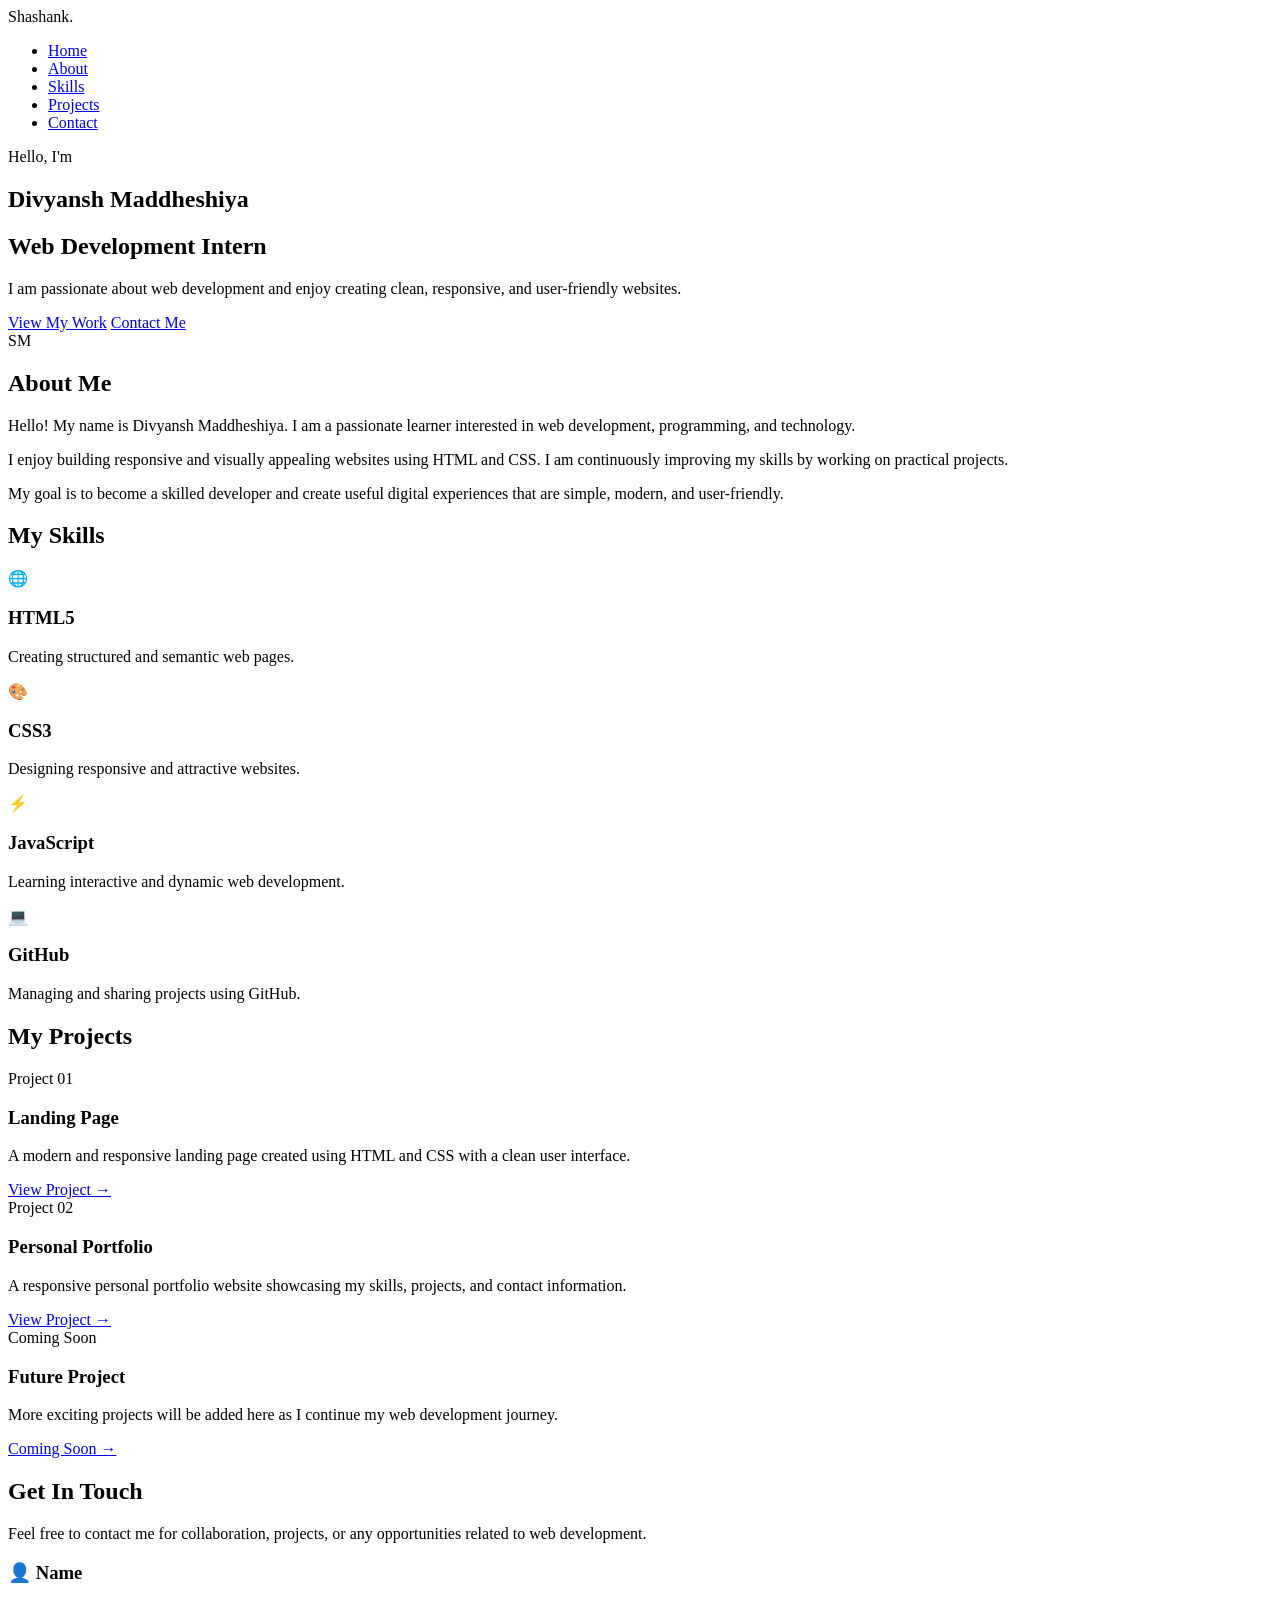
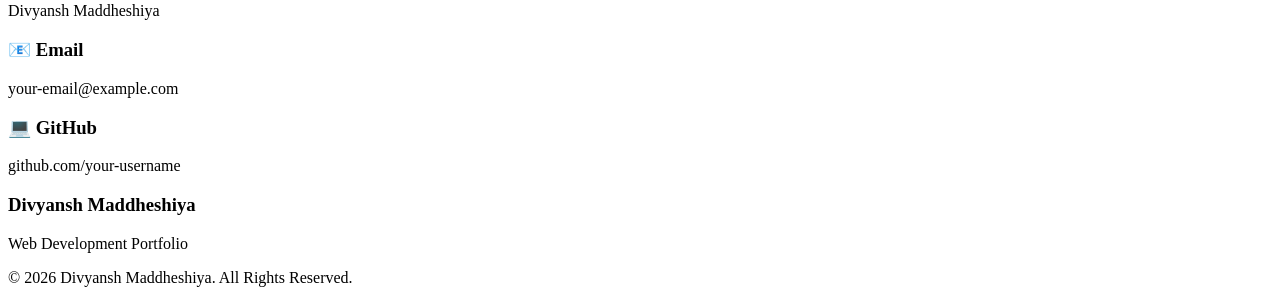
==== WebDev-L1-PersonalPortfolio/index.html @ 7f971d92 "Update and rename index.html to WebDev-L1-PersonalPortfolio/index.html" ====
<!DOCTYPE html>
<html lang="en">
<head>
    <meta charset="UTF-8">
    <meta name="viewport" content="width=device-width, initial-scale=1.0">

    <title>Divyansh Maddheshiya | Portfolio</title>

    <link rel="stylesheet" href="style.css">

    <link rel="preconnect" href="https://fonts.googleapis.com">
    <link rel="preconnect" href="https://fonts.gstatic.com" crossorigin>
    <link href="https://fonts.googleapis.com/css2?family=Poppins:wght@400;500;600;700&display=swap" rel="stylesheet">
</head>

<body>

    <!-- Navigation Bar -->
    <nav class="navbar">
        <div class="logo">Shashank.</div>

        <ul class="nav-links">
            <li><a href="#home">Home</a></li>
            <li><a href="#about">About</a></li>
            <li><a href="#skills">Skills</a></li>
            <li><a href="#projects">Projects</a></li>
            <li><a href="#contact">Contact</a></li>
        </ul>
    </nav>


    <!-- Hero Section -->
    <section id="home" class="hero">

        <div class="hero-content">

            <div class="hero-text">
                <p class="hello">Hello, I'm</p>

                <h1>Divyansh Maddheshiya</h1>

                <h2>Web Development Intern</h2>

                <p class="hero-description">
                    I am passionate about web development and enjoy creating
                    clean, responsive, and user-friendly websites.
                </p>

                <div class="hero-buttons">
                    <a href="#projects" class="btn">View My Work</a>
                    <a href="#contact" class="btn btn-outline">Contact Me</a>
                </div>
            </div>

            <div class="hero-image">
                <div class="profile-circle">
                    <span>SM</span>
                </div>
            </div>

        </div>

    </section>


    <!-- About Section -->
    <section id="about" class="about section">

        <h2 class="section-title">About Me</h2>

        <div class="about-content">

            <p>
                Hello! My name is Divyansh Maddheshiya. I am a passionate learner
                interested in web development, programming, and technology.
            </p>

            <p>
                I enjoy building responsive and visually appealing websites
                using HTML and CSS. I am continuously improving my skills by
                working on practical projects.
            </p>

            <p>
                My goal is to become a skilled developer and create useful
                digital experiences that are simple, modern, and user-friendly.
            </p>

        </div>

    </section>


    <!-- Skills Section -->
    <section id="skills" class="skills section">

        <h2 class="section-title">My Skills</h2>

        <div class="skills-container">

            <div class="skill-card">
                <div class="skill-icon">🌐</div>
                <h3>HTML5</h3>
                <p>Creating structured and semantic web pages.</p>
            </div>

            <div class="skill-card">
                <div class="skill-icon">🎨</div>
                <h3>CSS3</h3>
                <p>Designing responsive and attractive websites.</p>
            </div>

            <div class="skill-card">
                <div class="skill-icon">⚡</div>
                <h3>JavaScript</h3>
                <p>Learning interactive and dynamic web development.</p>
            </div>

            <div class="skill-card">
                <div class="skill-icon">💻</div>
                <h3>GitHub</h3>
                <p>Managing and sharing projects using GitHub.</p>
            </div>

        </div>

    </section>


    <!-- Projects Section -->
    <section id="projects" class="projects section">

        <h2 class="section-title">My Projects</h2>

        <div class="projects-container">

            <!-- Project 1 -->
            <div class="project-card">

                <div class="project-image">
                    <span>Project 01</span>
                </div>

                <div class="project-content">
                    <h3>Landing Page</h3>

                    <p>
                        A modern and responsive landing page created using
                        HTML and CSS with a clean user interface.
                    </p>

                    <a href="#" class="project-btn">View Project →</a>
                </div>

            </div>


            <!-- Project 2 -->
            <div class="project-card">

                <div class="project-image">
                    <span>Project 02</span>
                </div>

                <div class="project-content">
                    <h3>Personal Portfolio</h3>

                    <p>
                        A responsive personal portfolio website showcasing
                        my skills, projects, and contact information.
                    </p>

                    <a href="#" class="project-btn">View Project →</a>
                </div>

            </div>


            <!-- Project 3 -->
            <div class="project-card">

                <div class="project-image">
                    <span>Coming Soon</span>
                </div>

                <div class="project-content">
                    <h3>Future Project</h3>

                    <p>
                        More exciting projects will be added here as I continue
                        my web development journey.
                    </p>

                    <a href="#" class="project-btn">Coming Soon →</a>
                </div>

            </div>

        </div>

    </section>


    <!-- Contact Section -->
    <section id="contact" class="contact section">

        <h2 class="section-title">Get In Touch</h2>

        <p class="contact-text">
            Feel free to contact me for collaboration, projects, or any
            opportunities related to web development.
        </p>

        <div class="contact-container">

            <div class="contact-card">
                <h3>👤 Name</h3>
                <p>Divyansh Maddheshiya</p>
            </div>

            <div class="contact-card">
                <h3>📧 Email</h3>
                <p>your-email@example.com</p>
            </div>

            <div class="contact-card">
                <h3>💻 GitHub</h3>
                <p>github.com/your-username</p>
            </div>

        </div>

    </section>


    <!-- Footer -->
    <footer>

        <h3>Divyansh Maddheshiya</h3>

        <p>Web Development Portfolio</p>

        <p class="copyright">
            © 2026 Divyansh Maddheshiya. All Rights Reserved.
        </p>

    </footer>

</body>
</html>
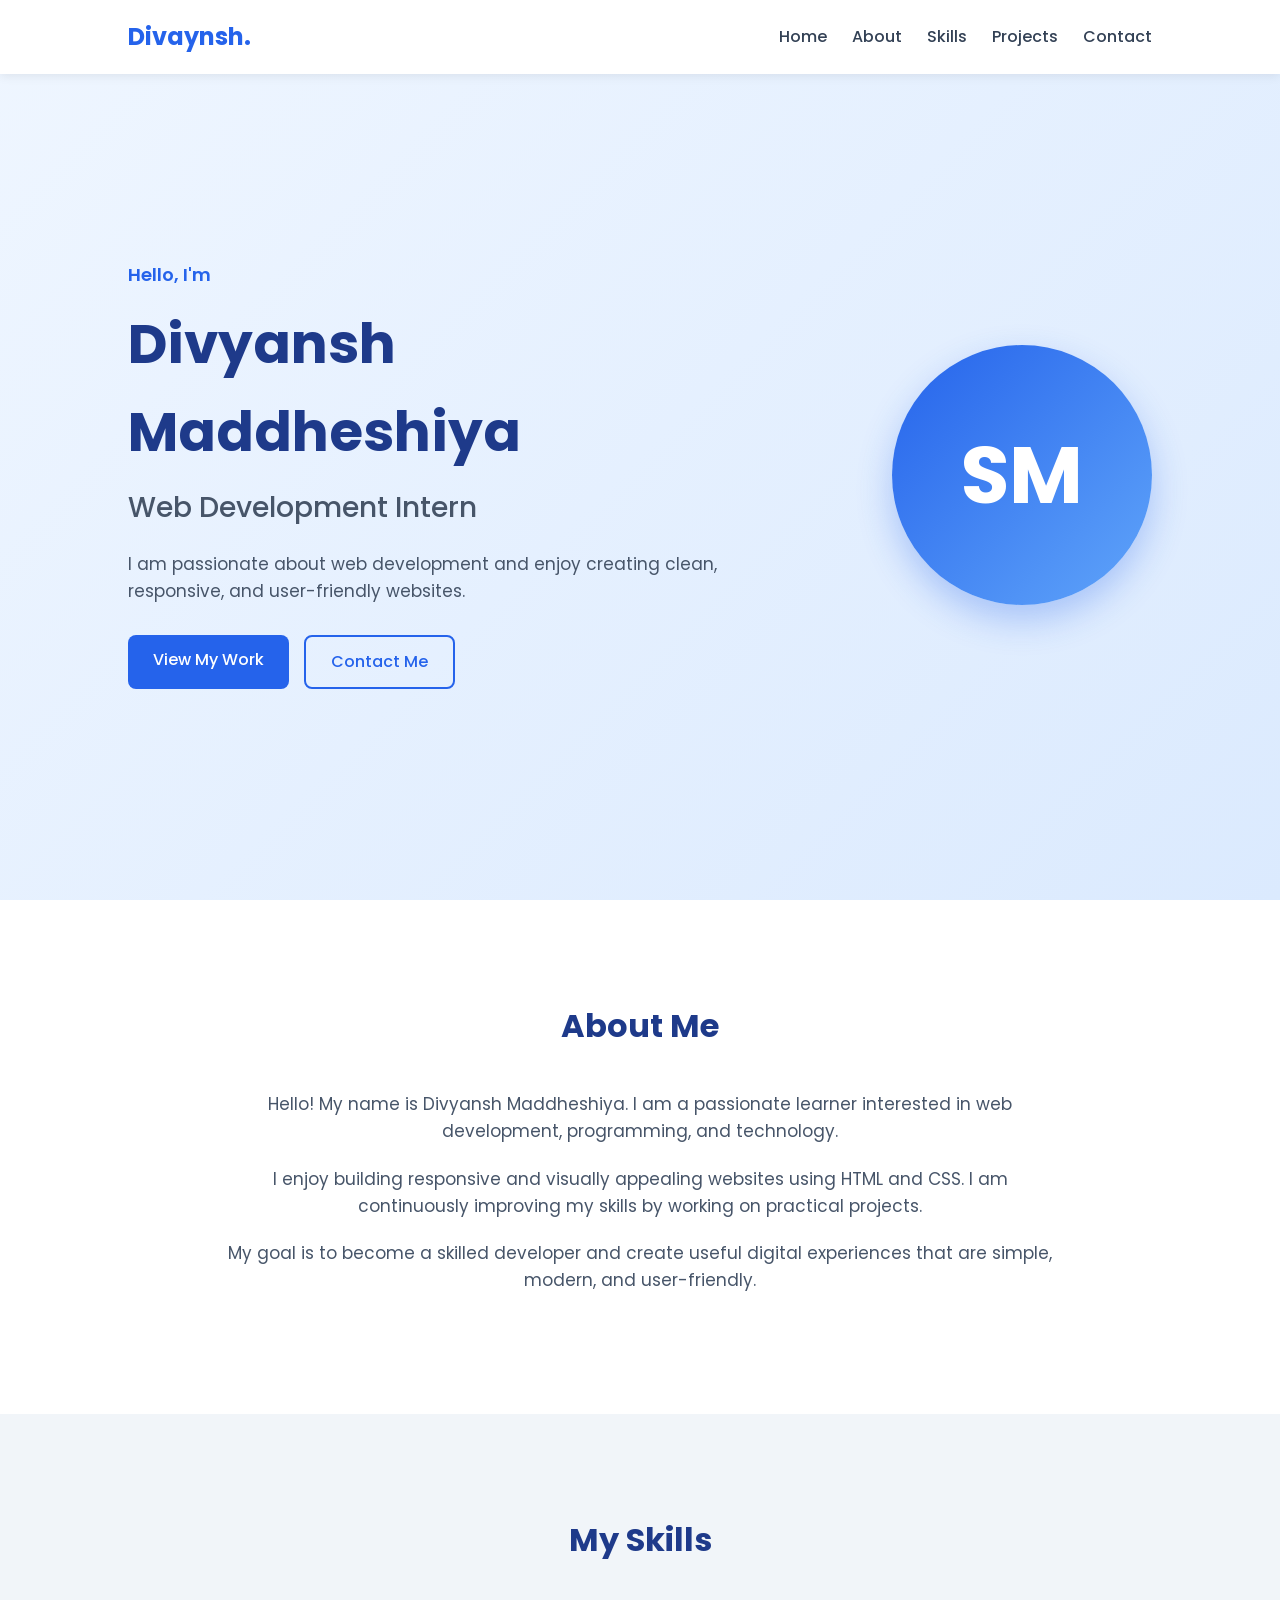
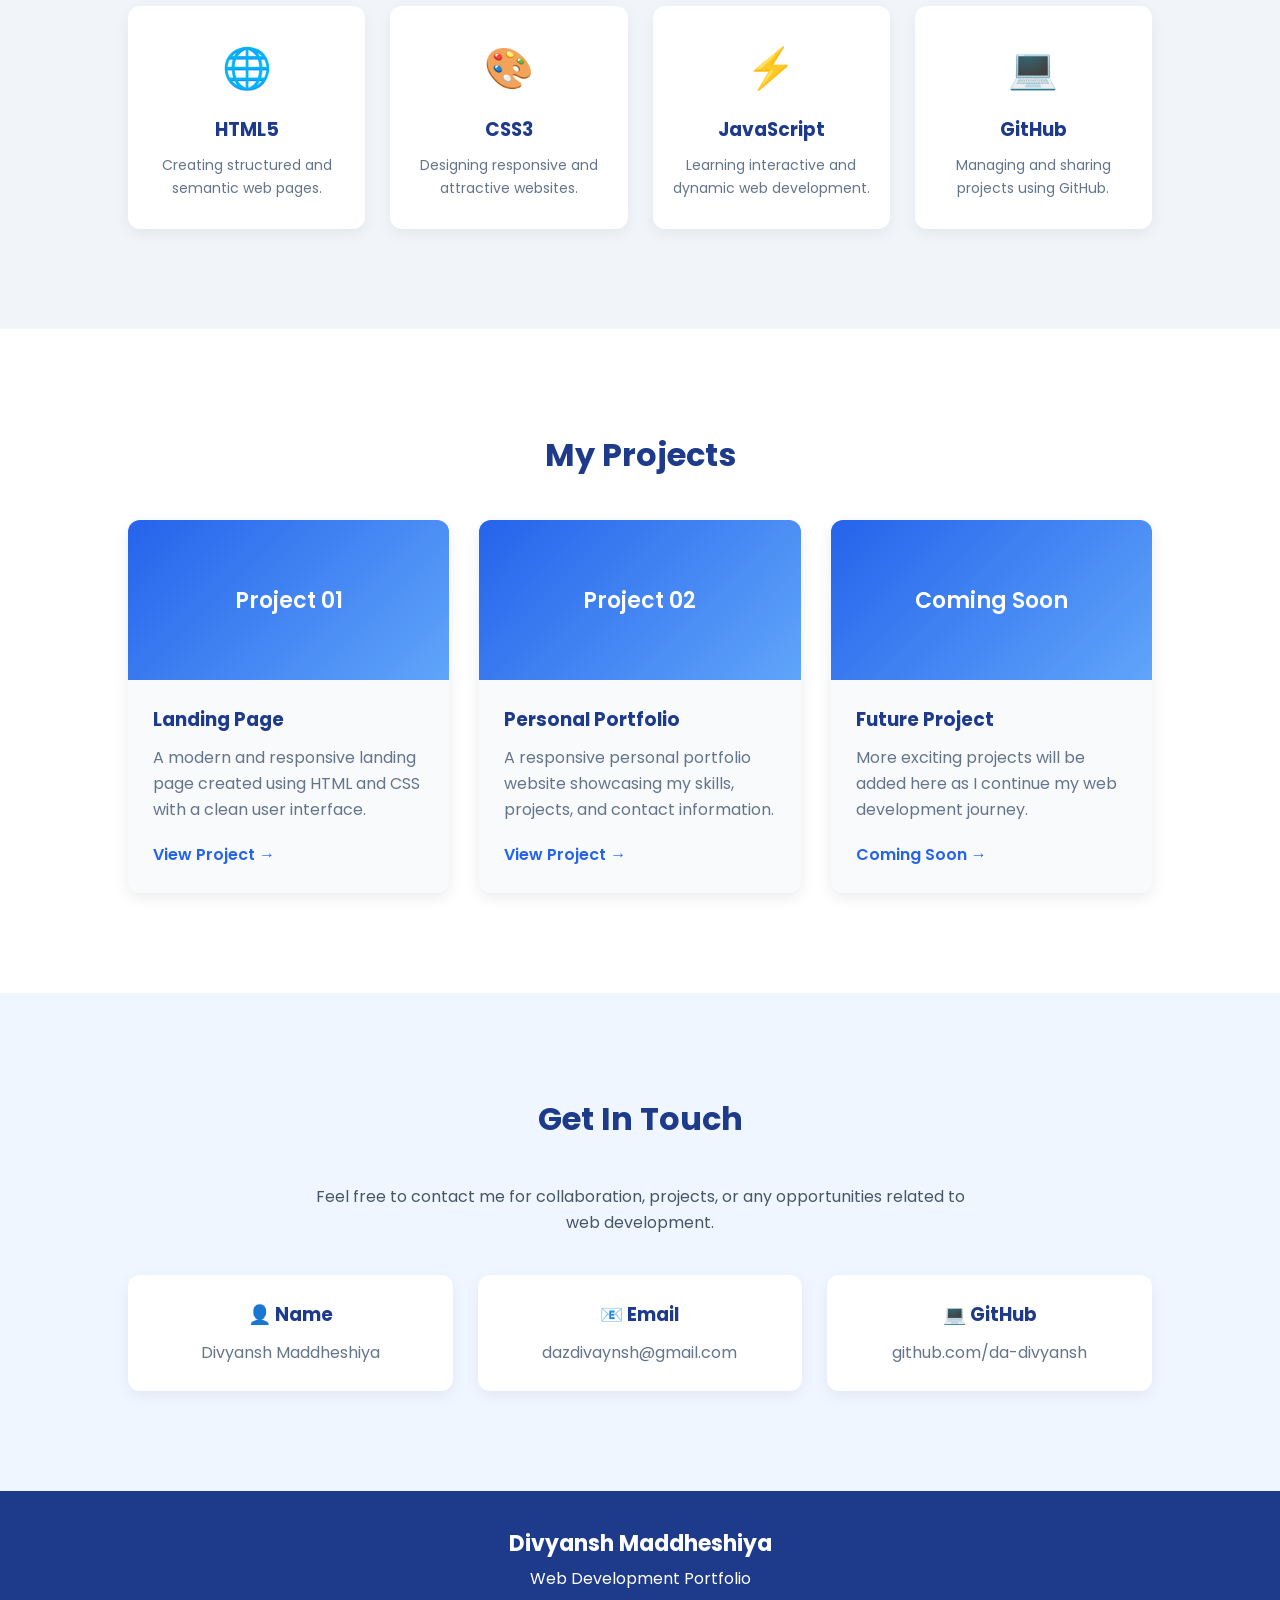
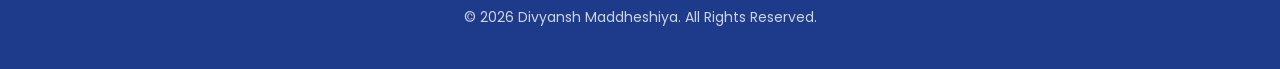
==== commit 1690137a: "update" ====
--- a/WebDev-L1-PersonalPortfolio/index.html
+++ b/WebDev-L1-PersonalPortfolio/index.html
@@ -17,7 +17,7 @@
 
     <!-- Navigation Bar -->
     <nav class="navbar">
-        <div class="logo">Shashank.</div>
+        <div class="logo">Divaynsh.</div>
 
         <ul class="nav-links">
             <li><a href="#home">Home</a></li>
@@ -220,12 +220,12 @@
 
             <div class="contact-card">
                 <h3>📧 Email</h3>
-                <p>your-email@example.com</p>
+                <p>dazdivaynsh@gmail.com</p>
             </div>
 
             <div class="contact-card">
                 <h3>💻 GitHub</h3>
-                <p>github.com/your-username</p>
+                <p>github.com/da-divyansh</p>
             </div>
 
         </div>
--- a/WebDev-L1-PersonalPortfolio/style.css
+++ b/WebDev-L1-PersonalPortfolio/style.css
@@ -0,0 +1,447 @@
+/* Reset and Basic Styling */
+
+* {
+    margin: 0;
+    padding: 0;
+    box-sizing: border-box;
+}
+
+html {
+    scroll-behavior: smooth;
+}
+
+body {
+    font-family: "Poppins", sans-serif;
+    background-color: #f8fafc;
+    color: #1e293b;
+    line-height: 1.6;
+}
+
+
+/* Navigation Bar */
+
+.navbar {
+    position: fixed;
+    top: 0;
+    left: 0;
+    width: 100%;
+    background-color: #ffffff;
+    display: flex;
+    justify-content: space-between;
+    align-items: center;
+    padding: 18px 10%;
+    box-shadow: 0 2px 10px rgba(0, 0, 0, 0.08);
+    z-index: 1000;
+}
+
+.logo {
+    font-size: 24px;
+    font-weight: 700;
+    color: #2563eb;
+}
+
+.nav-links {
+    display: flex;
+    list-style: none;
+    gap: 25px;
+}
+
+.nav-links a {
+    text-decoration: none;
+    color: #334155;
+    font-weight: 500;
+    transition: 0.3s;
+}
+
+.nav-links a:hover {
+    color: #2563eb;
+}
+
+
+/* General Section */
+
+.section {
+    padding: 100px 10%;
+}
+
+.section-title {
+    text-align: center;
+    font-size: 32px;
+    margin-bottom: 40px;
+    color: #1e3a8a;
+}
+
+
+/* Hero Section */
+
+.hero {
+    min-height: 100vh;
+    display: flex;
+    align-items: center;
+    padding: 120px 10% 70px;
+    background: linear-gradient(135deg, #eff6ff, #dbeafe);
+}
+
+.hero-content {
+    width: 100%;
+    display: flex;
+    align-items: center;
+    justify-content: space-between;
+    gap: 50px;
+}
+
+.hero-text {
+    max-width: 600px;
+}
+
+.hello {
+    color: #2563eb;
+    font-weight: 600;
+    font-size: 18px;
+}
+
+.hero h1 {
+    font-size: 55px;
+    color: #1e3a8a;
+    margin: 10px 0;
+}
+
+.hero h2 {
+    font-size: 28px;
+    font-weight: 500;
+    color: #475569;
+    margin-bottom: 20px;
+}
+
+.hero-description {
+    font-size: 17px;
+    margin-bottom: 30px;
+    color: #475569;
+}
+
+.hero-buttons {
+    display: flex;
+    gap: 15px;
+}
+
+.btn {
+    display: inline-block;
+    padding: 12px 25px;
+    background-color: #2563eb;
+    color: white;
+    text-decoration: none;
+    border-radius: 8px;
+    font-weight: 500;
+    transition: 0.3s;
+}
+
+.btn:hover {
+    background-color: #1d4ed8;
+    transform: translateY(-2px);
+}
+
+.btn-outline {
+    background-color: transparent;
+    border: 2px solid #2563eb;
+    color: #2563eb;
+}
+
+.btn-outline:hover {
+    background-color: #2563eb;
+    color: white;
+}
+
+
+/* Profile Circle */
+
+.hero-image {
+    display: flex;
+    justify-content: center;
+    align-items: center;
+}
+
+.profile-circle {
+    width: 260px;
+    height: 260px;
+    border-radius: 50%;
+    background: linear-gradient(135deg, #2563eb, #60a5fa);
+    display: flex;
+    justify-content: center;
+    align-items: center;
+    box-shadow: 0 15px 35px rgba(37, 99, 235, 0.3);
+}
+
+.profile-circle span {
+    font-size: 80px;
+    font-weight: 700;
+    color: white;
+}
+
+
+/* About Section */
+
+.about {
+    background-color: white;
+}
+
+.about-content {
+    max-width: 850px;
+    margin: auto;
+    text-align: center;
+}
+
+.about-content p {
+    margin-bottom: 20px;
+    color: #475569;
+    font-size: 17px;
+}
+
+
+/* Skills Section */
+
+.skills {
+    background-color: #f1f5f9;
+}
+
+.skills-container {
+    display: grid;
+    grid-template-columns: repeat(4, 1fr);
+    gap: 25px;
+}
+
+.skill-card {
+    background-color: white;
+    padding: 30px 20px;
+    text-align: center;
+    border-radius: 12px;
+    box-shadow: 0 5px 15px rgba(0, 0, 0, 0.06);
+    transition: 0.3s;
+}
+
+.skill-card:hover {
+    transform: translateY(-8px);
+}
+
+.skill-icon {
+    font-size: 40px;
+    margin-bottom: 15px;
+}
+
+.skill-card h3 {
+    color: #1e3a8a;
+    margin-bottom: 10px;
+}
+
+.skill-card p {
+    color: #64748b;
+    font-size: 14px;
+}
+
+
+/* Projects Section */
+
+.projects {
+    background-color: white;
+}
+
+.projects-container {
+    display: grid;
+    grid-template-columns: repeat(3, 1fr);
+    gap: 30px;
+}
+
+.project-card {
+    background-color: #f8fafc;
+    border-radius: 12px;
+    overflow: hidden;
+    box-shadow: 0 5px 15px rgba(0, 0, 0, 0.08);
+    transition: 0.3s;
+}
+
+.project-card:hover {
+    transform: translateY(-8px);
+}
+
+.project-image {
+    height: 160px;
+    background: linear-gradient(135deg, #2563eb, #60a5fa);
+    display: flex;
+    align-items: center;
+    justify-content: center;
+}
+
+.project-image span {
+    color: white;
+    font-size: 22px;
+    font-weight: 600;
+}
+
+.project-content {
+    padding: 25px;
+}
+
+.project-content h3 {
+    color: #1e3a8a;
+    margin-bottom: 10px;
+}
+
+.project-content p {
+    color: #64748b;
+    margin-bottom: 20px;
+}
+
+.project-btn {
+    color: #2563eb;
+    text-decoration: none;
+    font-weight: 600;
+}
+
+
+/* Contact Section */
+
+.contact {
+    background-color: #eff6ff;
+    text-align: center;
+}
+
+.contact-text {
+    max-width: 650px;
+    margin: 0 auto 40px;
+    color: #475569;
+}
+
+.contact-container {
+    display: grid;
+    grid-template-columns: repeat(3, 1fr);
+    gap: 25px;
+}
+
+.contact-card {
+    background-color: white;
+    padding: 25px;
+    border-radius: 12px;
+    box-shadow: 0 5px 15px rgba(0, 0, 0, 0.06);
+}
+
+.contact-card h3 {
+    color: #1e3a8a;
+    margin-bottom: 10px;
+}
+
+.contact-card p {
+    color: #64748b;
+    word-break: break-word;
+}
+
+
+/* Footer */
+
+footer {
+    background-color: #1e3a8a;
+    color: white;
+    text-align: center;
+    padding: 35px 20px;
+}
+
+footer h3 {
+    font-size: 22px;
+    margin-bottom: 5px;
+}
+
+footer p {
+    margin: 5px 0;
+}
+
+.copyright {
+    margin-top: 15px;
+    font-size: 14px;
+    color: #cbd5e1;
+}
+
+
+/* Responsive Design */
+
+@media (max-width: 900px) {
+
+    .hero-content {
+        flex-direction: column-reverse;
+        text-align: center;
+    }
+
+    .hero-buttons {
+        justify-content: center;
+    }
+
+    .skills-container {
+        grid-template-columns: repeat(2, 1fr);
+    }
+
+    .projects-container {
+        grid-template-columns: repeat(2, 1fr);
+    }
+
+    .contact-container {
+        grid-template-columns: 1fr;
+    }
+
+}
+
+
+@media (max-width: 600px) {
+
+    .navbar {
+        flex-direction: column;
+        gap: 12px;
+        padding: 15px 5%;
+    }
+
+    .nav-links {
+        gap: 12px;
+        flex-wrap: wrap;
+        justify-content: center;
+    }
+
+    .nav-links a {
+        font-size: 14px;
+    }
+
+    .hero {
+        padding: 170px 7% 70px;
+    }
+
+    .section {
+        padding: 70px 7%;
+    }
+
+    .hero h1 {
+        font-size: 40px;
+    }
+
+    .hero h2 {
+        font-size: 22px;
+    }
+
+    .profile-circle {
+        width: 200px;
+        height: 200px;
+    }
+
+    .profile-circle span {
+        font-size: 60px;
+    }
+
+    .skills-container,
+    .projects-container {
+        grid-template-columns: 1fr;
+    }
+
+    .section-title {
+        font-size: 28px;
+    }
+
+    .hero-buttons {
+        flex-direction: column;
+        align-items: center;
+    }
+
+}
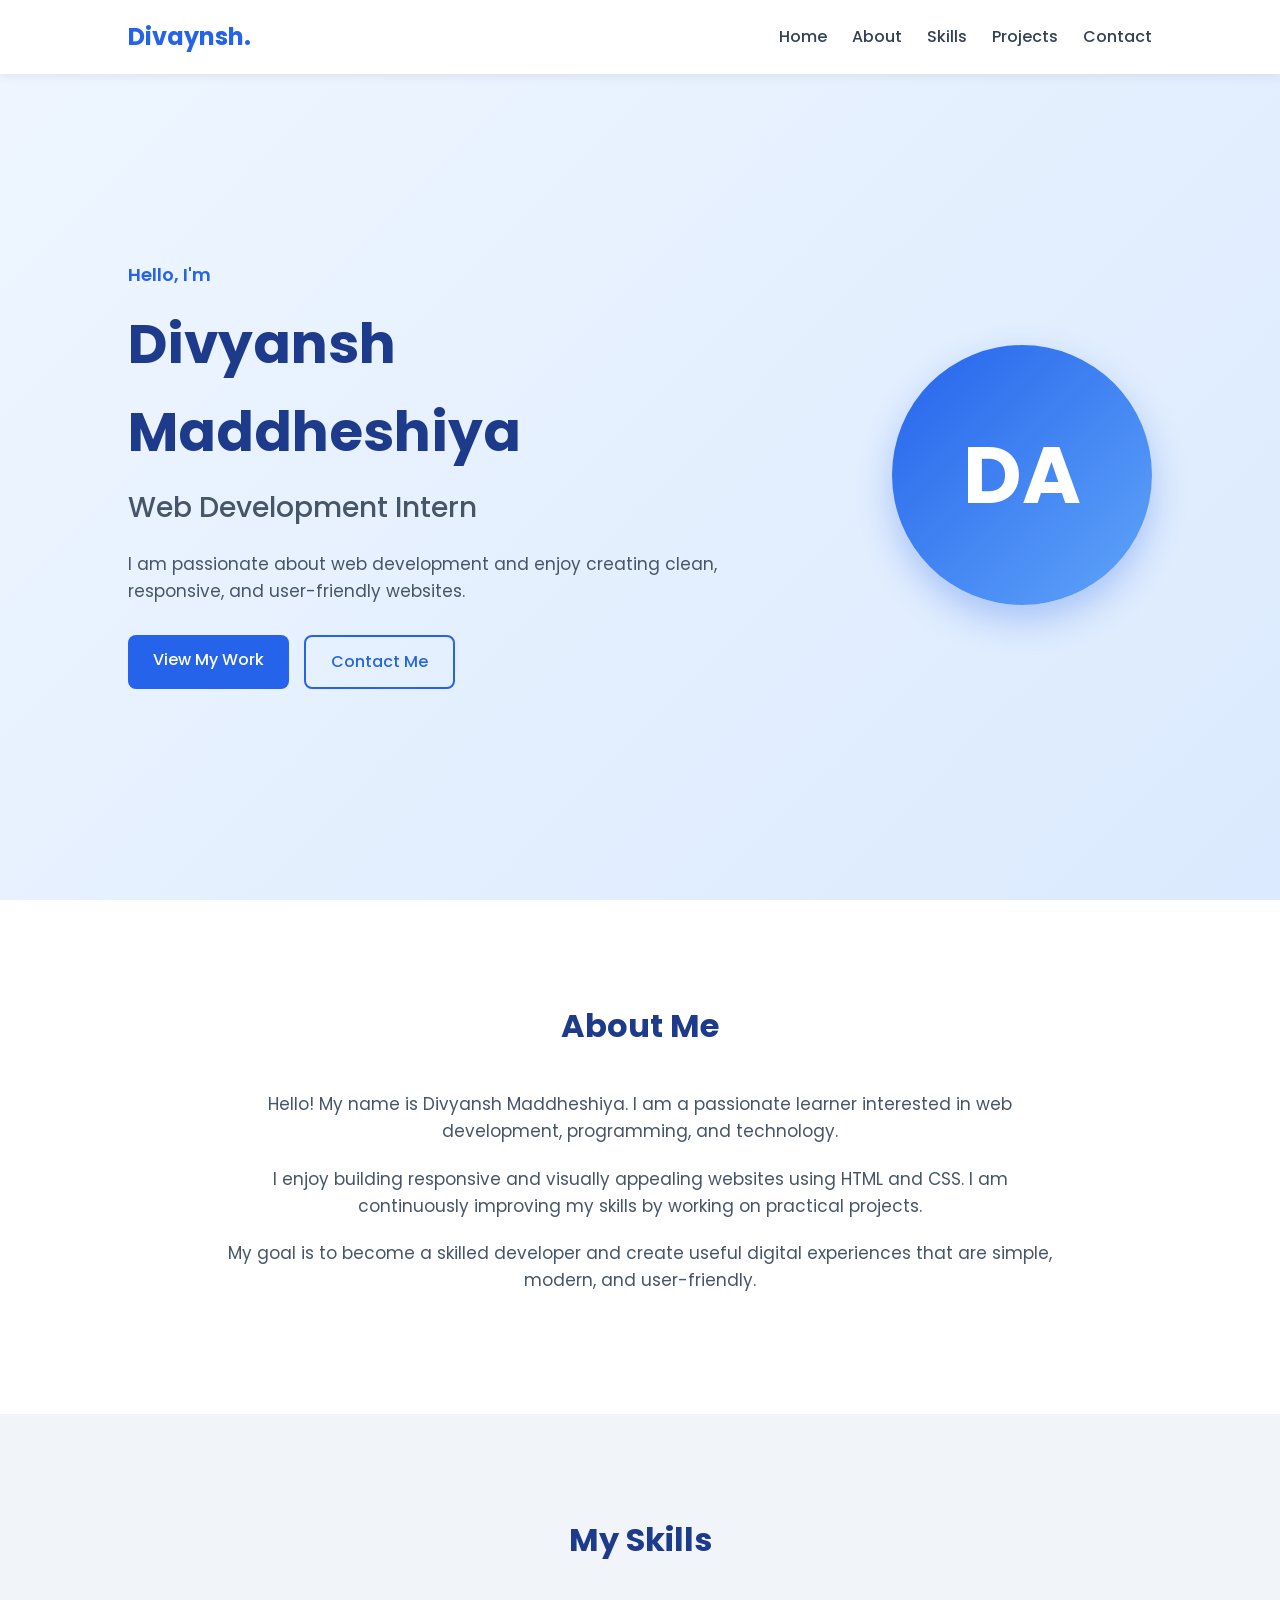
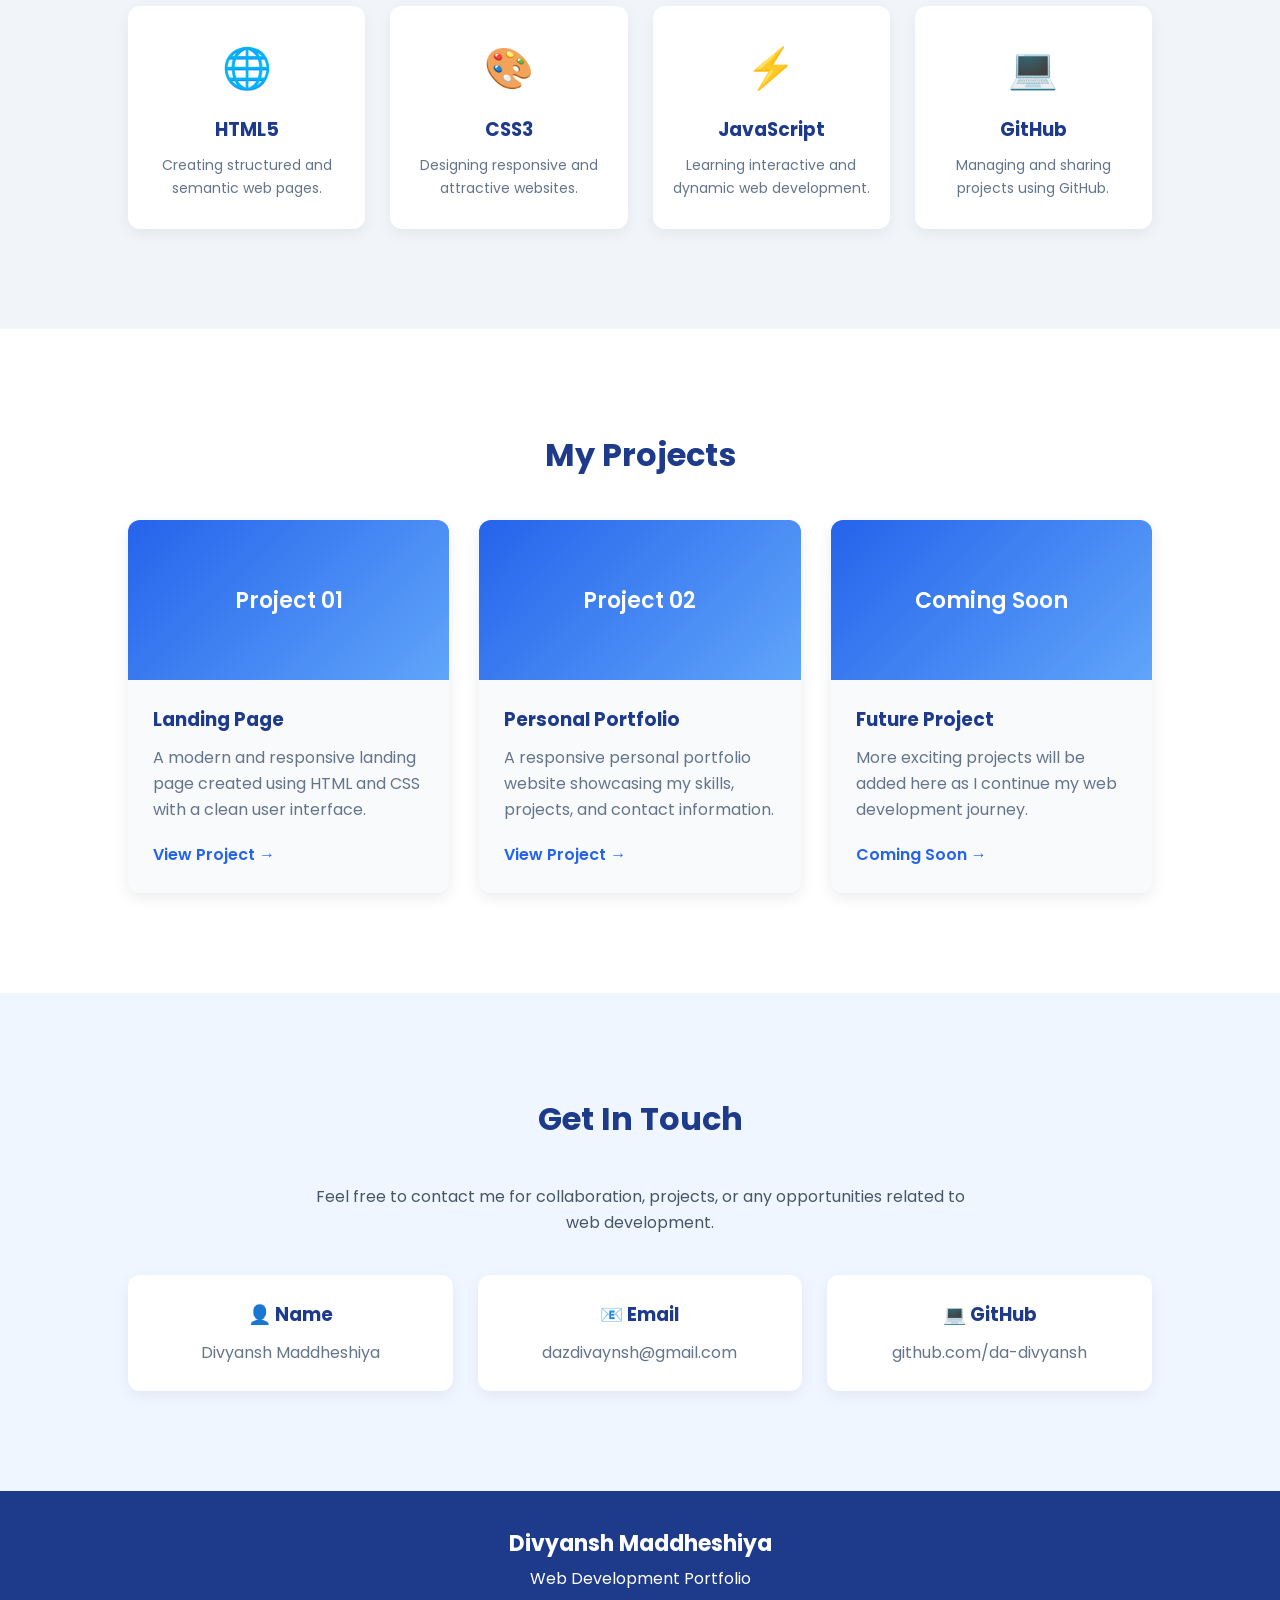
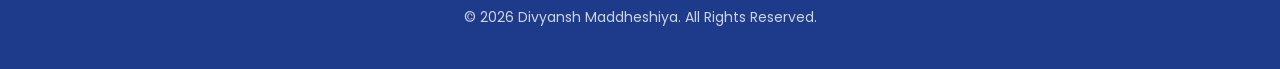
==== commit 3e7329a1: "update" ====
--- a/WebDev-L1-PersonalPortfolio/index.html
+++ b/WebDev-L1-PersonalPortfolio/index.html
@@ -54,7 +54,7 @@
 
             <div class="hero-image">
                 <div class="profile-circle">
-                    <span>SM</span>
+                    <span>DA</span>
                 </div>
             </div>
 
